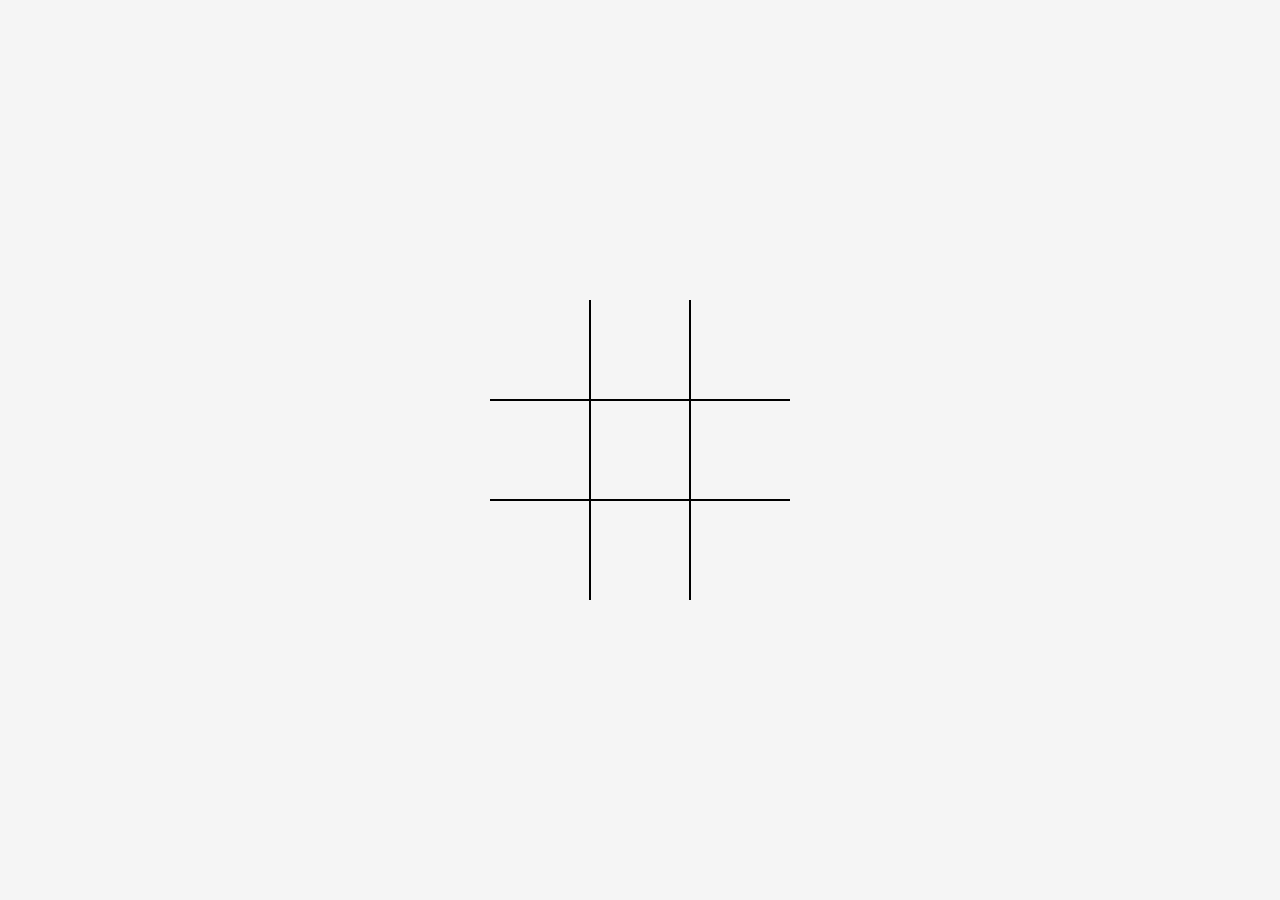
==== index.html @ 2b866d76 "Initial commit :: Board" ====
<!DOCTYPE html>
<html lang="en">
<head>
    <meta charset="UTF-8">
    <meta http-equiv="X-UA-Compatible" content="IE=edge">
    <meta name="viewport" content="width=device-width, initial-scale=1.0">
    <link rel="stylesheet" href="styles.css">
    <title>Tic Tac Toe</title>
</head>
<body>
    <div class='borad' id='board'>
        <div class="cell"></div>
        <div class="cell"></div>
        <div class="cell"></div>
        <div class="cell"></div>
        <div class="cell"></div>
        <div class="cell"></div>
        <div class="cell"></div>
        <div class="cell"></div>
        <div class="cell"></div>
    </div>
</body>
</html>
---- styles.css ----
*, *::before, *::after {
    box-sizing: border-box;
}

body {
    margin: 0;
}

#board {
    width: 100vw;
    height: 100vh;
    display: grid;
    align-content: center;
    justify-content:center ;
    grid-template-columns: repeat(3, auto);
    background-color: whitesmoke;
}

.cell {
    background-color: whitesmoke;
    height: 100px;
    border: 1px solid black;
    width: 100px;
}

.cell:first-child,
.cell:nth-child(2),
.cell:nth-child(3) {
    border-top: none;;
}

.cell:last-child,
.cell:nth-child(7),
.cell:nth-child(8) {
    border-bottom: none;;
}

.cell:nth-child(3n +1) {
    border-left: none;;
}

.cell:nth-child(3n) {
    border-right: none;;
}
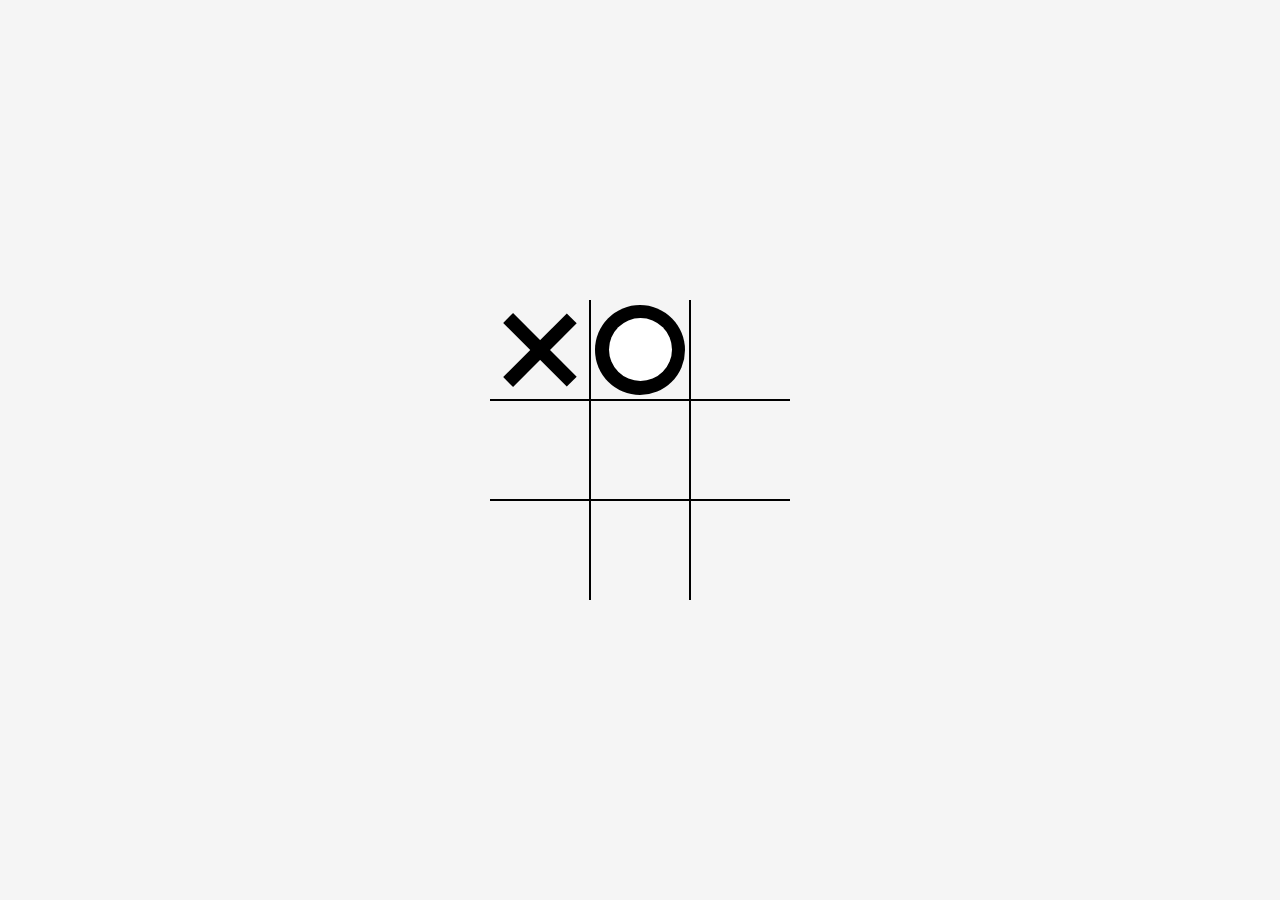
==== commit af62b4fa: "Added x and o" ====
--- a/index.html
+++ b/index.html
@@ -9,8 +9,8 @@
 </head>
 <body>
     <div class='borad' id='board'>
-        <div class="cell"></div>
-        <div class="cell"></div>
+        <div class="cell x"></div>
+        <div class="cell circle"></div>
         <div class="cell"></div>
         <div class="cell"></div>
         <div class="cell"></div>
--- a/styles.css
+++ b/styles.css
@@ -1,44 +1,94 @@
-*, *::before, *::after {
-    box-sizing: border-box;
+*,
+*::before,
+*::after {
+  box-sizing: border-box;
+}
+
+:root {
+  --cel-size: 100px;
+  --mark-size: calc(var(--cel-size) * 0.9);
 }
 
 body {
-    margin: 0;
+  margin: 0;
 }
 
 #board {
-    width: 100vw;
-    height: 100vh;
-    display: grid;
-    align-content: center;
-    justify-content:center ;
-    grid-template-columns: repeat(3, auto);
-    background-color: whitesmoke;
+  width: 100vw;
+  height: 100vh;
+  display: grid;
+  align-content: center;
+  justify-content: center;
+  align-items: center;
+  grid-template-columns: repeat(3, auto);
+  background-color: whitesmoke;
 }
 
 .cell {
-    background-color: whitesmoke;
-    height: 100px;
-    border: 1px solid black;
-    width: 100px;
+  background-color: whitesmoke;
+  height: var(--cel-size);
+  width: var(--cel-size);
+  border: 1px solid black;
+  cursor: pointer;
+  display: flex;
+  align-items: center;
+  justify-content: center;
+  position: relative;
 }
 
 .cell:first-child,
 .cell:nth-child(2),
 .cell:nth-child(3) {
-    border-top: none;;
+  border-top: none;
 }
 
 .cell:last-child,
 .cell:nth-child(7),
 .cell:nth-child(8) {
-    border-bottom: none;;
+  border-bottom: none;
 }
 
-.cell:nth-child(3n +1) {
-    border-left: none;;
+.cell:nth-child(3n + 1) {
+  border-left: none;
 }
 
-.cell:nth-child(3n) {
-    border-right: none;;
+.cell:nth-child(3n+ 3) {
+  border-right: none;
+}
+
+.cell.x::before,
+.cell.x::after {
+    content: '';
+    position: absolute;
+    width: calc(var(--mark-size) * .15);
+    height: var(--mark-size);
+    background-color: black;
+}
+
+.cell.x::before {
+    transform: rotate(45deg);
+}
+
+.cell.x::after {
+    transform: rotate(-45deg);
+}
+
+.cell.circle::before,
+.cell.circle::after {
+    content: '';
+    position: absolute;
+    width: var(--mark-size);
+    height: var(--mark-size);
+    background-color: black;
+}
+
+.cell.circle::before {
+    border-radius: 50%;
+}
+
+.cell.circle::after {
+    border-radius: 50%;
+    background-color: white;
+    width: calc(var(--mark-size) * 0.7);
+    height: calc(var(--mark-size) * 0.7);
 }
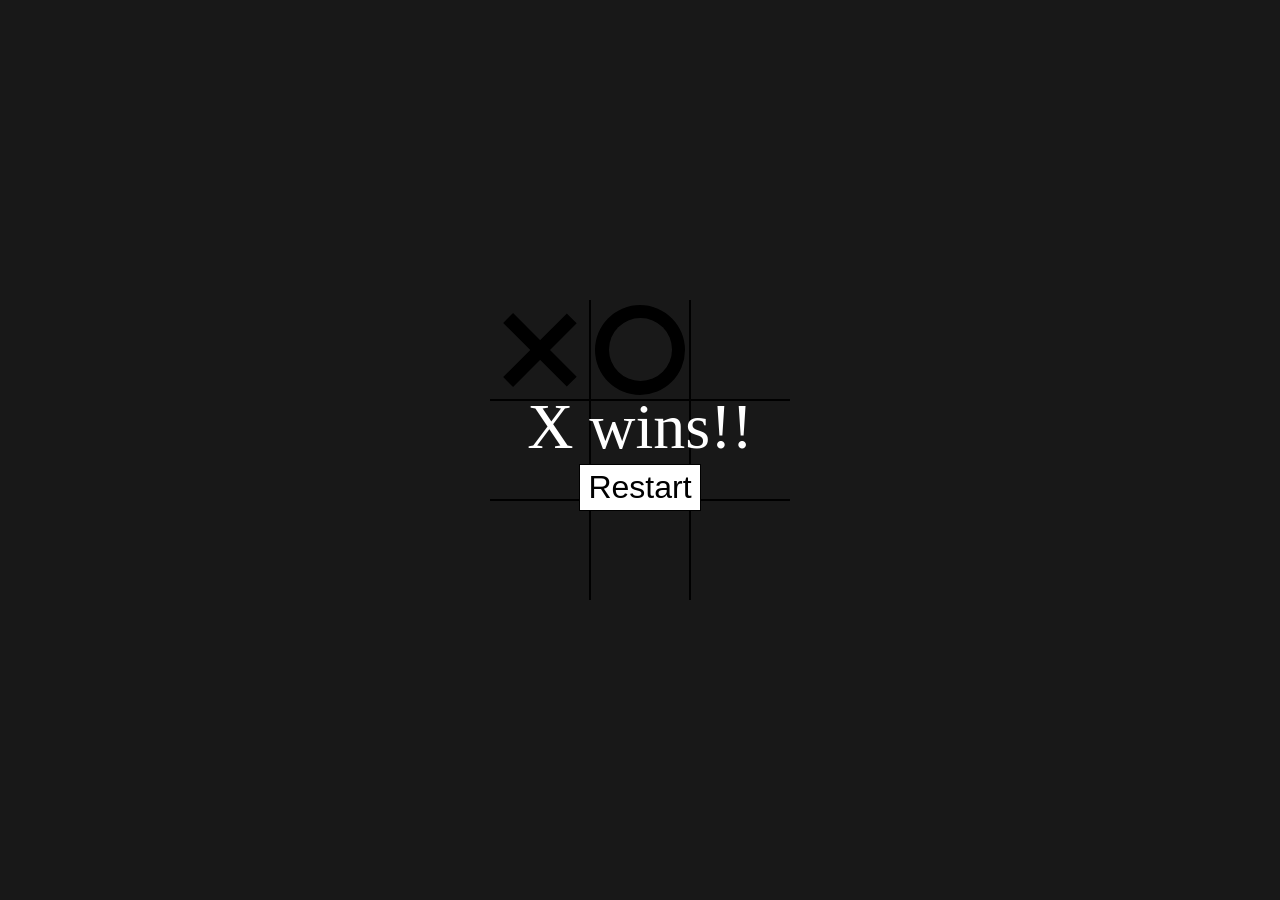
==== commit d3561d7f: "Added winning message and restart button closes #5" ====
--- a/index.html
+++ b/index.html
@@ -8,7 +8,7 @@
     <title>Tic Tac Toe</title>
 </head>
 <body>
-    <div class='borad' id='board'>
+    <div class='board circle' id='board'>
         <div class="cell x"></div>
         <div class="cell circle"></div>
         <div class="cell"></div>
@@ -19,5 +19,9 @@
         <div class="cell"></div>
         <div class="cell"></div>
     </div>
+    <div class="winning-message show" id="winningMessage">
+        <div data-winning-message-text>X wins!!</div>
+        <button id="restartButton">Restart</button>
+    </div>
 </body>
 </html>
--- a/styles.css
+++ b/styles.css
@@ -56,39 +56,104 @@
   border-right: none;
 }
 
+.cell.x,
+.cell.circle {
+    cursor: not-allowed;
+}
+
 .cell.x::before,
 .cell.x::after {
+    background-color: black;
+}
+
+.board.x .cell:not(.x):not(.circle):hover::before,
+.board.x .cell:not(.x):not(.circle):hover::after {
+    background-color: lightgrey;
+}
+
+.cell.x::before,
+.cell.x::after,
+.board.x .cell:not(.x):not(.circle):hover::before,
+.board.x .cell:not(.x):not(.circle):hover::after {
     content: '';
     position: absolute;
     width: calc(var(--mark-size) * .15);
     height: var(--mark-size);
+}
+
+.cell.x::before,
+.board.x .cell:not(.x):not(.circle):hover::before {
+    transform: rotate(45deg);
+}
+
+.cell.x::after,
+.board.x .cell:not(.x):not(.circle):hover::after {
+    transform: rotate(-45deg);
+}
+
+
+.cell.circle::before,
+.cell.circle::after {
     background-color: black;
 }
 
-.cell.x::before {
-    transform: rotate(45deg);
-}
-
-.cell.x::after {
-    transform: rotate(-45deg);
+.board.circle .cell:not(.x):not(.circle):hover::before,
+.board.circle .cell:not(.x):not(.circle):hover::after {
+    background-color: lightgrey;
 }
 
 .cell.circle::before,
-.cell.circle::after {
+.cell.circle::after,
+.board.circle .cell:not(.x):not(.circle):hover::before,
+.board.circle .cell:not(.x):not(.circle):hover::after {
     content: '';
     position: absolute;
     width: var(--mark-size);
     height: var(--mark-size);
-    background-color: black;
 }
 
-.cell.circle::before {
+.cell.circle::before,
+.board.circle .cell:not(.x):not(.circle):hover::before {
     border-radius: 50%;
 }
 
-.cell.circle::after {
+.cell.circle::after,
+.board.circle .cell:not(.x):not(.circle):hover::after {
     border-radius: 50%;
     background-color: white;
     width: calc(var(--mark-size) * 0.7);
     height: calc(var(--mark-size) * 0.7);
+}
+
+.winning-message {
+    display: none;
+    position: fixed;
+    top: 0;
+    left: 0;
+    right: 0;
+    bottom: 0;
+    background-color: rgba(0, 0, 0, .9);
+    flex-direction: column;
+    justify-content: center;
+    align-items: center;
+    color: white;
+    font-size: 4rem;
+}
+
+.winning-message button {
+    font-size: 2rem;
+    background-color: white;
+    border: 1px solid black;
+    padding: .25rem .5rem;
+    cursor: pointer;
+}
+
+.winning-message button:hover {
+    color: white;
+    background-color: black;
+    border-color: white;
+}
+
+.winning-message.show {
+ display: flex;   
 }
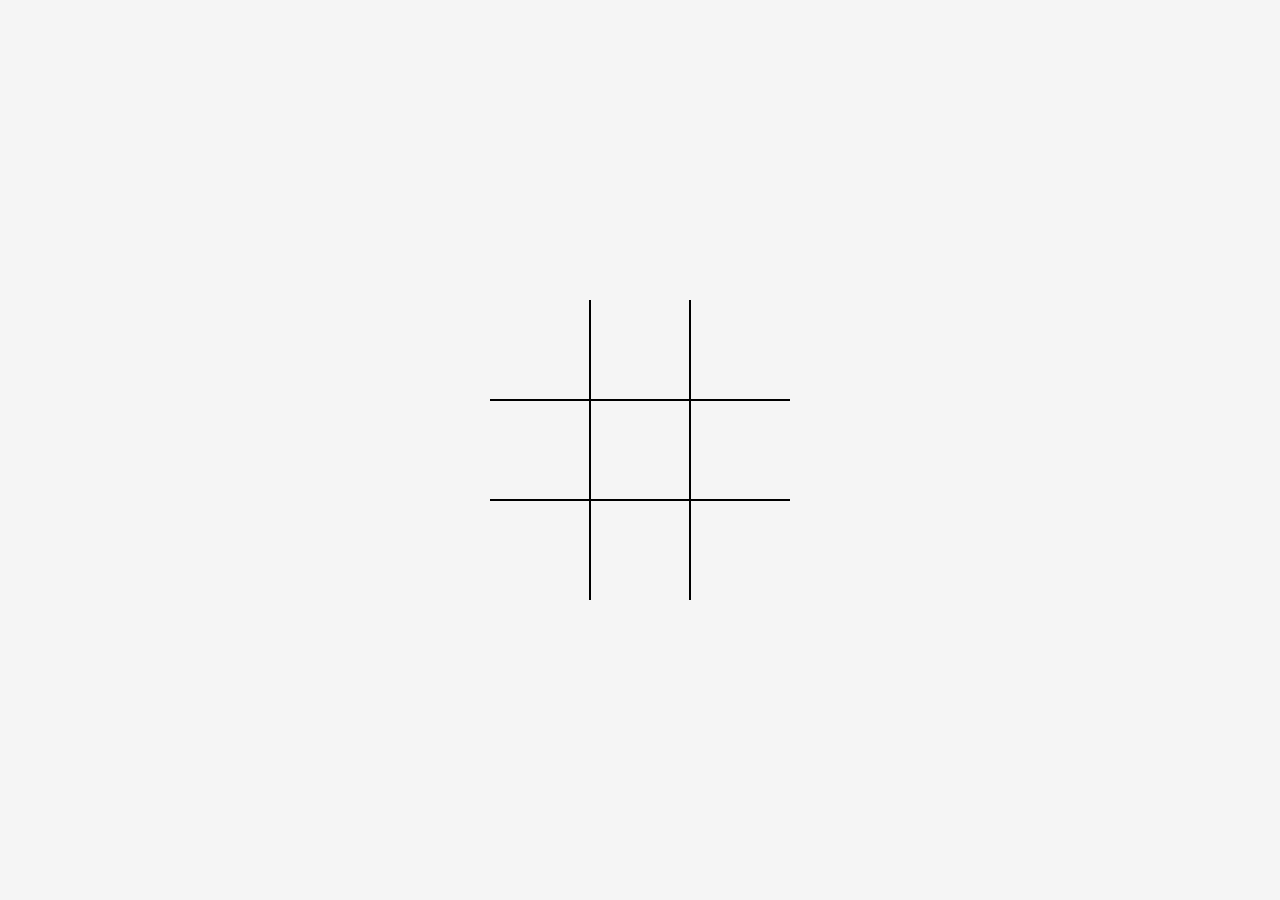
==== commit 44865e92: "Added js file for adding x on cell click closes #7" ====
--- a/index.html
+++ b/index.html
@@ -5,22 +5,23 @@
     <meta http-equiv="X-UA-Compatible" content="IE=edge">
     <meta name="viewport" content="width=device-width, initial-scale=1.0">
     <link rel="stylesheet" href="styles.css">
+    <script src="script.js" defer></script>
     <title>Tic Tac Toe</title>
 </head>
 <body>
-    <div class='board circle' id='board'>
-        <div class="cell x"></div>
-        <div class="cell circle"></div>
-        <div class="cell"></div>
-        <div class="cell"></div>
-        <div class="cell"></div>
-        <div class="cell"></div>
-        <div class="cell"></div>
-        <div class="cell"></div>
-        <div class="cell"></div>
+    <div class='board' id='board'>
+        <div class="cell" data-cell></div>
+        <div class="cell" data-cell></div>
+        <div class="cell" data-cell></div>
+        <div class="cell" data-cell></div>
+        <div class="cell" data-cell></div>
+        <div class="cell" data-cell></div>
+        <div class="cell" data-cell></div>
+        <div class="cell" data-cell></div>
+        <div class="cell" data-cell></div>
     </div>
-    <div class="winning-message show" id="winningMessage">
-        <div data-winning-message-text>X wins!!</div>
+    <div class="winning-message" id="winningMessage">
+        <div data-winning-message-text></div>
         <button id="restartButton">Restart</button>
     </div>
 </body>
